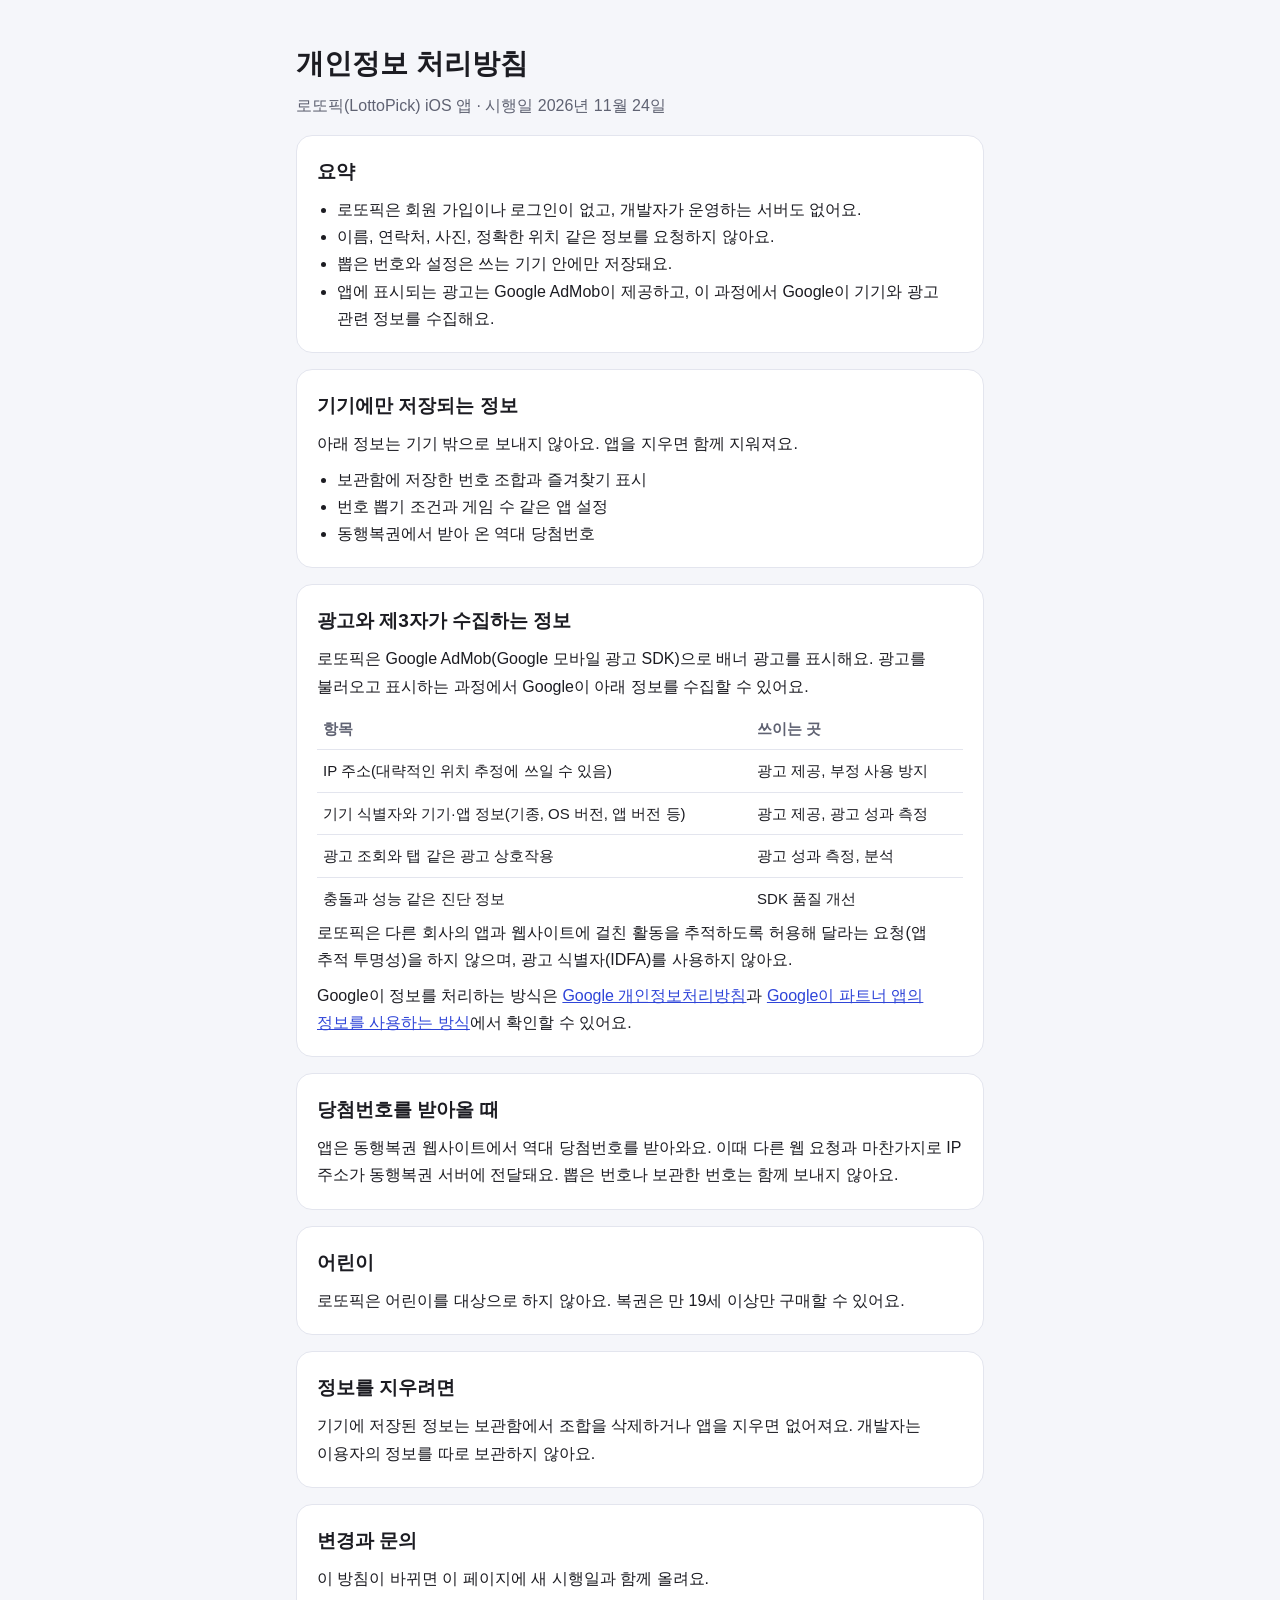
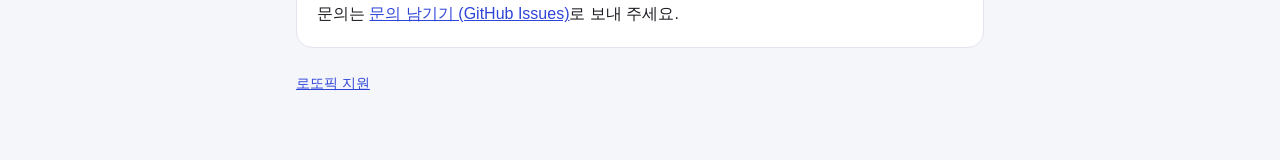
==== privacy.html @ cfebcea0 "로또픽 지원 페이지와 개인정보 처리방침 추가 Co-Authored-By: Claude Fable 5.2 <noreply@anthropic.com>" ====
<!doctype html>
<html lang="ko">
<head>
<meta charset="utf-8">
<meta name="viewport" content="width=device-width, initial-scale=1">
<title>로또픽 개인정보 처리방침</title>
<link rel="stylesheet" href="style.css">
</head>
<body>
<main>
  <header>
    <h1>개인정보 처리방침</h1>
    <p>로또픽(LottoPick) iOS 앱 · 시행일 2026년 11월 24일</p>
  </header>

  <section>
    <h2>요약</h2>
    <ul>
      <li>로또픽은 회원 가입이나 로그인이 없고, 개발자가 운영하는 서버도 없어요.</li>
      <li>이름, 연락처, 사진, 정확한 위치 같은 정보를 요청하지 않아요.</li>
      <li>뽑은 번호와 설정은 쓰는 기기 안에만 저장돼요.</li>
      <li>앱에 표시되는 광고는 Google AdMob이 제공하고, 이 과정에서 Google이 기기와 광고 관련 정보를 수집해요.</li>
    </ul>
  </section>

  <section>
    <h2>기기에만 저장되는 정보</h2>
    <p>아래 정보는 기기 밖으로 보내지 않아요. 앱을 지우면 함께 지워져요.</p>
    <ul>
      <li>보관함에 저장한 번호 조합과 즐겨찾기 표시</li>
      <li>번호 뽑기 조건과 게임 수 같은 앱 설정</li>
      <li>동행복권에서 받아 온 역대 당첨번호</li>
    </ul>
  </section>

  <section>
    <h2>광고와 제3자가 수집하는 정보</h2>
    <p>로또픽은 Google AdMob(Google 모바일 광고 SDK)으로 배너 광고를 표시해요. 광고를 불러오고 표시하는 과정에서 Google이 아래 정보를 수집할 수 있어요.</p>
    <div class="table-wrap">
      <table>
        <thead>
          <tr><th>항목</th><th>쓰이는 곳</th></tr>
        </thead>
        <tbody>
          <tr><td>IP 주소(대략적인 위치 추정에 쓰일 수 있음)</td><td>광고 제공, 부정 사용 방지</td></tr>
          <tr><td>기기 식별자와 기기·앱 정보(기종, OS 버전, 앱 버전 등)</td><td>광고 제공, 광고 성과 측정</td></tr>
          <tr><td>광고 조회와 탭 같은 광고 상호작용</td><td>광고 성과 측정, 분석</td></tr>
          <tr><td>충돌과 성능 같은 진단 정보</td><td>SDK 품질 개선</td></tr>
        </tbody>
      </table>
    </div>
    <p>로또픽은 다른 회사의 앱과 웹사이트에 걸친 활동을 추적하도록 허용해 달라는 요청(앱 추적 투명성)을 하지 않으며, 광고 식별자(IDFA)를 사용하지 않아요.</p>
    <p>Google이 정보를 처리하는 방식은 <a href="https://policies.google.com/privacy">Google 개인정보처리방침</a>과 <a href="https://policies.google.com/technologies/partner-sites">Google이 파트너 앱의 정보를 사용하는 방식</a>에서 확인할 수 있어요.</p>
  </section>

  <section>
    <h2>당첨번호를 받아올 때</h2>
    <p>앱은 동행복권 웹사이트에서 역대 당첨번호를 받아와요. 이때 다른 웹 요청과 마찬가지로 IP 주소가 동행복권 서버에 전달돼요. 뽑은 번호나 보관한 번호는 함께 보내지 않아요.</p>
  </section>

  <section>
    <h2>어린이</h2>
    <p>로또픽은 어린이를 대상으로 하지 않아요. 복권은 만 19세 이상만 구매할 수 있어요.</p>
  </section>

  <section>
    <h2>정보를 지우려면</h2>
    <p>기기에 저장된 정보는 보관함에서 조합을 삭제하거나 앱을 지우면 없어져요. 개발자는 이용자의 정보를 따로 보관하지 않아요.</p>
  </section>

  <section>
    <h2>변경과 문의</h2>
    <p>이 방침이 바뀌면 이 페이지에 새 시행일과 함께 올려요.</p>
    <p>문의는 <a href="https://github.com/woo7348/lottopick/issues/new">문의 남기기 (GitHub Issues)</a>로 보내 주세요.</p>
  </section>

  <footer>
    <a href="index.html">로또픽 지원</a>
  </footer>
</main>
</body>
</html>
---- style.css ----
:root {
  --bg: #f5f6fa;
  --card: #ffffff;
  --text: #1c1c22;
  --muted: #5f6272;
  --accent: #2f45d8;
  --line: #e3e5ee;
}
@media (prefers-color-scheme: dark) {
  :root {
    --bg: #111218;
    --card: #1b1c25;
    --text: #f1f1f5;
    --muted: #a3a6b8;
    --accent: #8fa0ff;
    --line: #2c2e3c;
  }
}
* { box-sizing: border-box; }
body {
  margin: 0;
  background: var(--bg);
  color: var(--text);
  font: 16px/1.7 -apple-system, BlinkMacSystemFont, "Apple SD Gothic Neo", "Noto Sans KR", sans-serif;
  word-break: keep-all;
}
main {
  max-width: 720px;
  margin: 0 auto;
  padding: 40px 16px 64px;
}
header p { color: var(--muted); margin: 4px 0 0; }
h1 { font-size: 28px; margin: 0; }
h2 { font-size: 19px; margin: 0 0 8px; }
section {
  background: var(--card);
  border: 1px solid var(--line);
  border-radius: 16px;
  padding: 20px;
  margin-top: 16px;
}
section p, section ul { margin: 0 0 8px; }
section > :last-child { margin-bottom: 0; }
ul { padding-left: 20px; }
a { color: var(--accent); }
table { width: 100%; border-collapse: collapse; font-size: 15px; }
th, td { text-align: left; padding: 8px 6px; border-top: 1px solid var(--line); vertical-align: top; }
th { color: var(--muted); font-weight: 600; border-top: 0; }
.table-wrap { overflow-x: auto; }
footer { color: var(--muted); font-size: 14px; margin-top: 24px; }
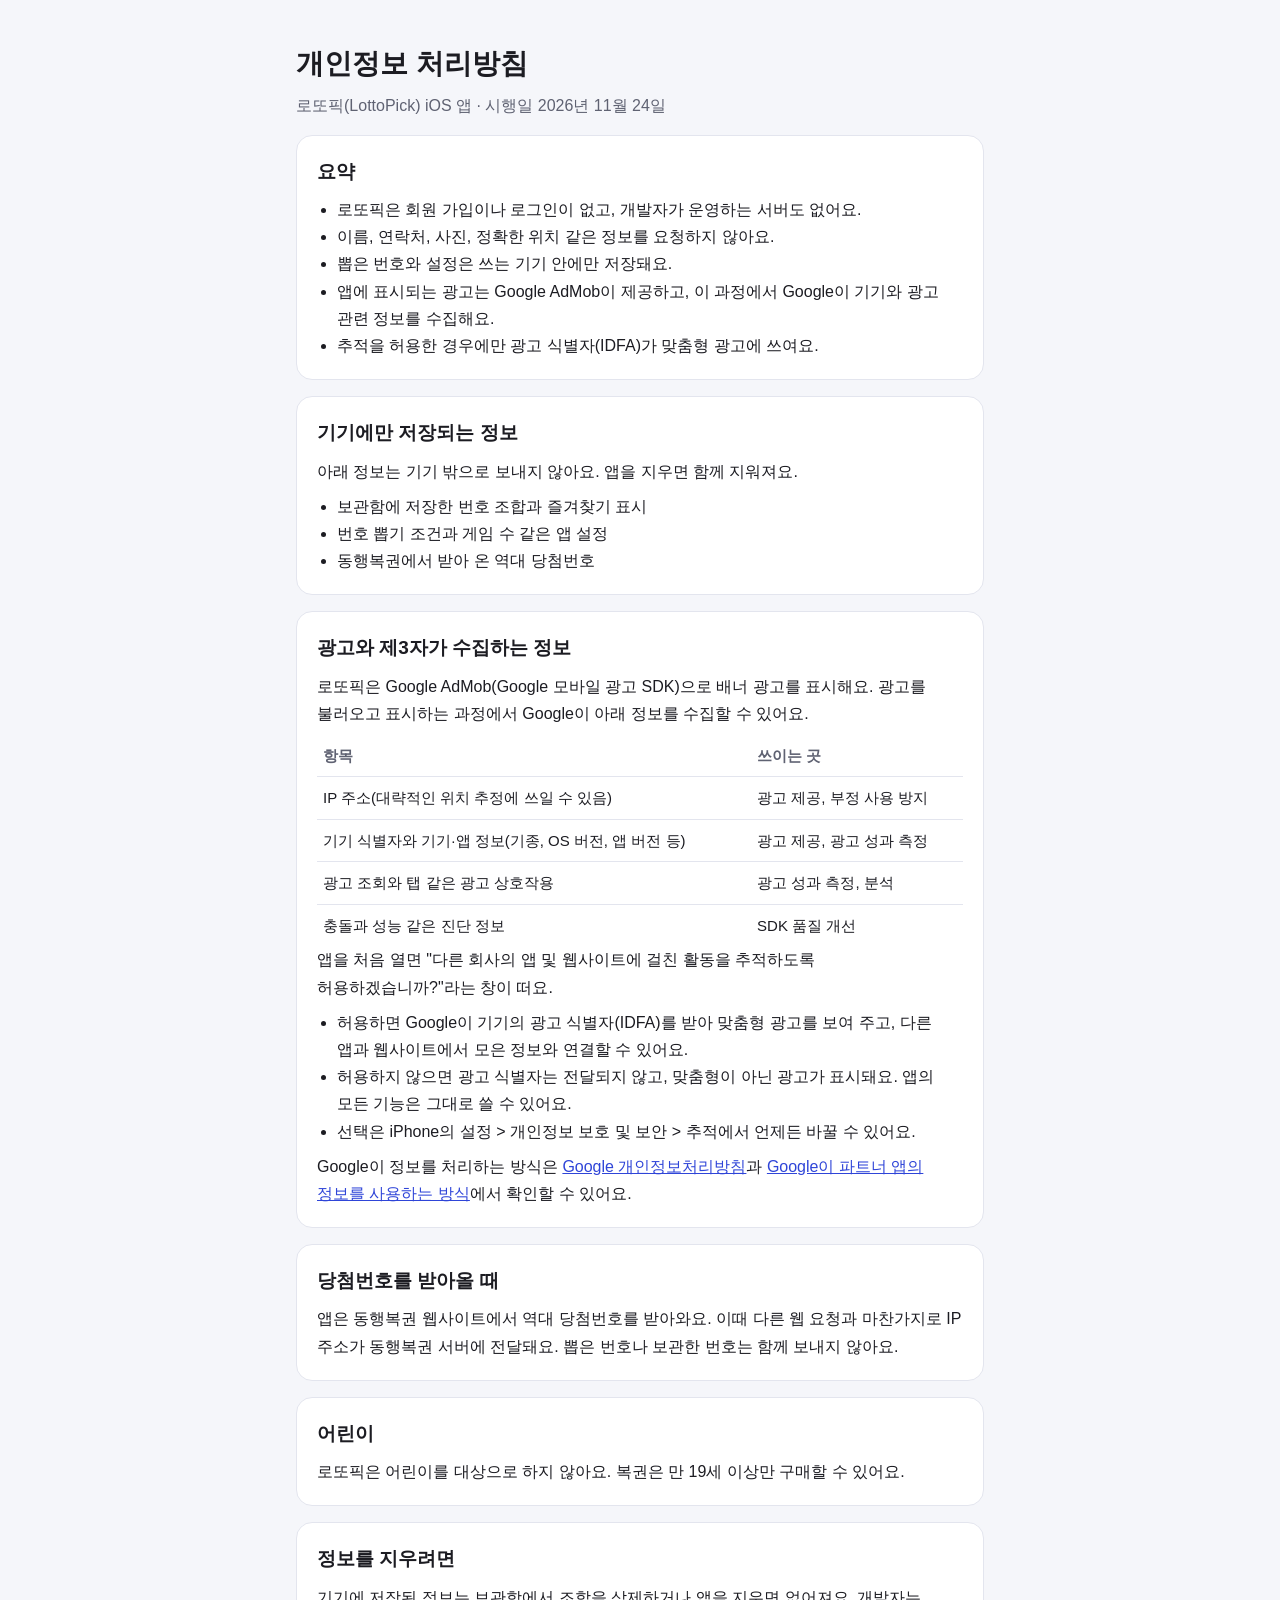
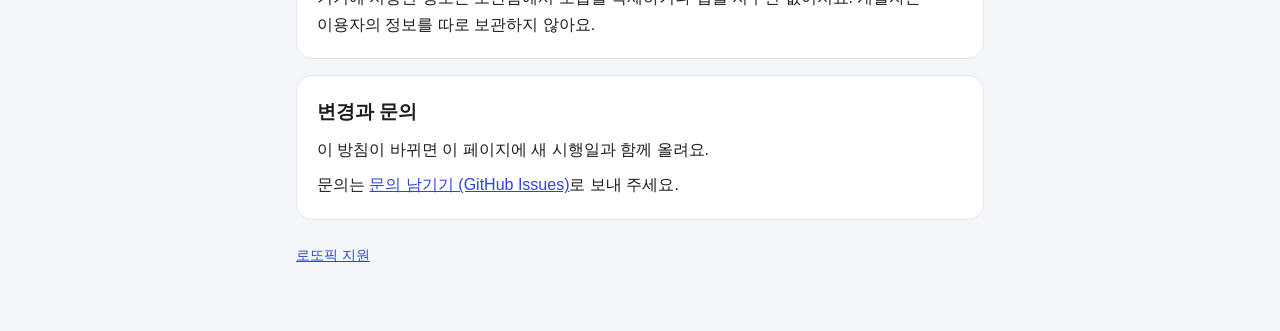
==== commit 2f73c3b8: "개인정보 처리방침에 추적 허용 요청 안내 반영 Co-Authored-By: Claude Fable 5.2 <noreply@anthropic.com>" ====
--- a/privacy.html
+++ b/privacy.html
@@ -20,6 +20,7 @@
       <li>이름, 연락처, 사진, 정확한 위치 같은 정보를 요청하지 않아요.</li>
       <li>뽑은 번호와 설정은 쓰는 기기 안에만 저장돼요.</li>
       <li>앱에 표시되는 광고는 Google AdMob이 제공하고, 이 과정에서 Google이 기기와 광고 관련 정보를 수집해요.</li>
+      <li>추적을 허용한 경우에만 광고 식별자(IDFA)가 맞춤형 광고에 쓰여요.</li>
     </ul>
   </section>
 
@@ -49,7 +50,12 @@
         </tbody>
       </table>
     </div>
-    <p>로또픽은 다른 회사의 앱과 웹사이트에 걸친 활동을 추적하도록 허용해 달라는 요청(앱 추적 투명성)을 하지 않으며, 광고 식별자(IDFA)를 사용하지 않아요.</p>
+    <p>앱을 처음 열면 "다른 회사의 앱 및 웹사이트에 걸친 활동을 추적하도록 허용하겠습니까?"라는 창이 떠요.</p>
+    <ul>
+      <li>허용하면 Google이 기기의 광고 식별자(IDFA)를 받아 맞춤형 광고를 보여 주고, 다른 앱과 웹사이트에서 모은 정보와 연결할 수 있어요.</li>
+      <li>허용하지 않으면 광고 식별자는 전달되지 않고, 맞춤형이 아닌 광고가 표시돼요. 앱의 모든 기능은 그대로 쓸 수 있어요.</li>
+      <li>선택은 iPhone의 설정 &gt; 개인정보 보호 및 보안 &gt; 추적에서 언제든 바꿀 수 있어요.</li>
+    </ul>
     <p>Google이 정보를 처리하는 방식은 <a href="https://policies.google.com/privacy">Google 개인정보처리방침</a>과 <a href="https://policies.google.com/technologies/partner-sites">Google이 파트너 앱의 정보를 사용하는 방식</a>에서 확인할 수 있어요.</p>
   </section>
 
